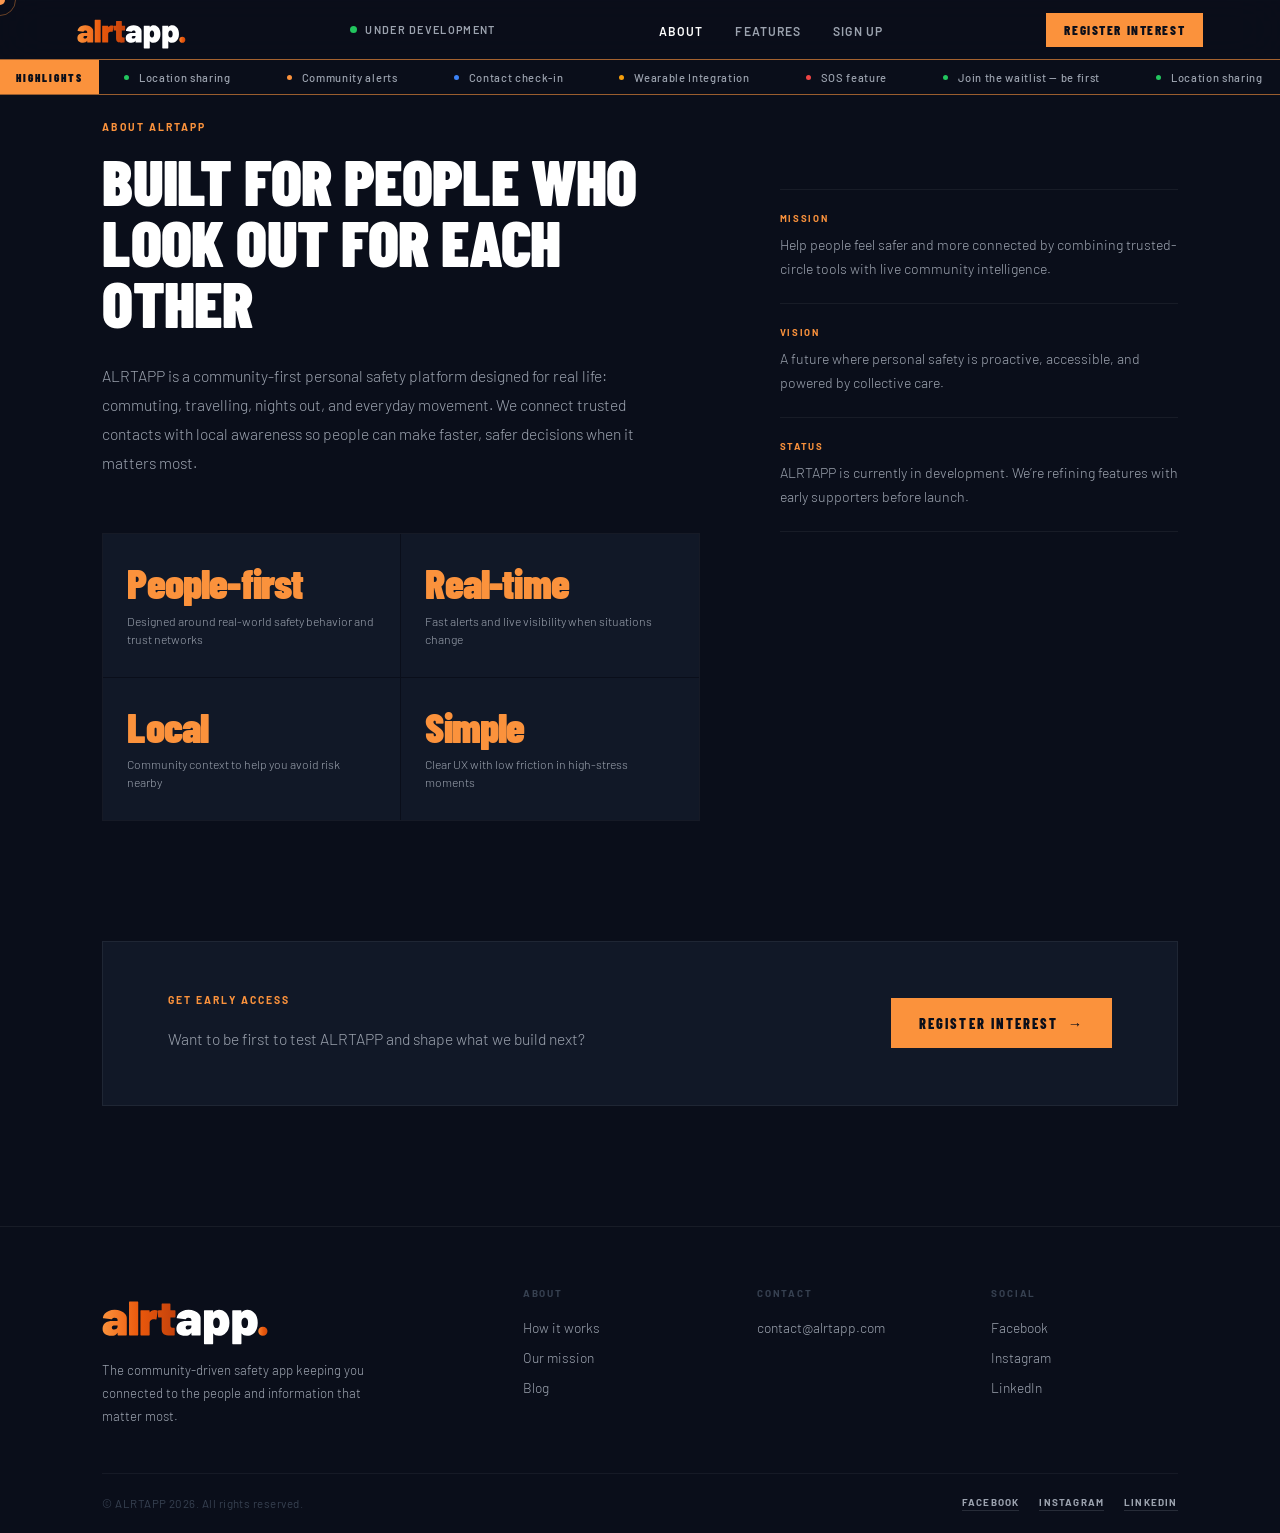
==== about.html @ ac8aebf2 "about page creation" ====
<!DOCTYPE html>
<html lang="en">
<head>
  <meta charset="UTF-8">
  <meta name="viewport" content="width=device-width, initial-scale=1.0">
  <title>About — ALRTAPP</title>
  <link rel="icon" type="image/svg+xml" href="Images/header_icon.svg">
  <link href="https://fonts.googleapis.com/css2?family=Barlow+Condensed:wght@400;500;600;700;800;900&family=Barlow:wght@300;400;500;600&display=swap" rel="stylesheet">
  <link rel="stylesheet" href="styles.css">
</head>
<body>

<div id="cursor"></div>
<div id="cursor-ring"></div>

<!-- NAV -->
<nav>
  <a href="index.html" style="display:flex;align-items:center;text-decoration:none;">
    <img src="Images/alrt_app_orange.svg" alt="ALRT logo" class="logo-nav" />
  </a>
  <div class="nav-status"><div class="nav-status-dot"></div>Under Development</div>
  <ul class="nav-links">
    <li><a href="about.html" class="is-active">About</a></li>
    <li><a href="index.html#features">Features</a></li>
    <li><a href="index.html#sign-up">Sign Up</a></li>
  </ul>
  <button class="nav-cta" onclick="window.location.href='index.html#sign-up'">Register Interest</button>
  <button class="nav-hamburger" id="hamburger" aria-label="Open menu">
    <span></span><span></span><span></span>
  </button>
</nav>

<!-- MOBILE MENU DRAWER -->
<div class="mobile-menu" id="mobileMenu">
  <a href="about.html" class="is-active" onclick="closeMobileMenu()">About</a>
  <a href="index.html#features" onclick="closeMobileMenu()">Features</a>
  <a href="index.html#sign-up" onclick="closeMobileMenu()">Sign Up</a>
  <button class="mobile-cta" onclick="closeMobileMenu(); window.location.href='index.html#sign-up'">Register Interest →</button>
</div>

<!-- TICKER -->
<div class="ticker">
  <div class="ticker-label">Highlights</div>
  <div class="ticker-track">
    <div class="ticker-inner">
      <div class="ticker-item"><span class="t-dot" style="background:var(--safe)"></span>Location sharing</div>
      <div class="ticker-item"><span class="t-dot" style="background:var(--orange)"></span>Community alerts</div>
      <div class="ticker-item"><span class="t-dot" style="background:var(--blue)"></span>Contact check-in</div>
      <div class="ticker-item"><span class="t-dot" style="background:var(--caution)"></span>Wearable Integration</div>
      <div class="ticker-item"><span class="t-dot" style="background:var(--danger)"></span>SOS feature</div>
      <div class="ticker-item"><span class="t-dot" style="background:var(--safe)"></span>Join the waitlist — be first</div>
    </div>
  </div>
</div>

<!-- ABOUT PAGE CONTENT -->
<section id="about">
  <div class="sr">
    <div class="section-num">About ALRTAPP</div>
    <h2>Built for people who
      <br>look out for each other</h2>
    <p class="about-body">ALRTAPP is a community-first personal safety platform designed for real life: commuting, travelling, nights out, and everyday movement. We connect trusted contacts with local awareness so people can make faster, safer decisions when it matters most.</p>
    <div class="about-stats">
      <div class="astat">
        <div class="astat-num">People-first</div>
        <div class="astat-label">Designed around real-world safety behavior and trust networks</div>
      </div>
      <div class="astat">
        <div class="astat-num">Real-time</div>
        <div class="astat-label">Fast alerts and live visibility when situations change</div>
      </div>
      <div class="astat">
        <div class="astat-num">Local</div>
        <div class="astat-label">Community context to help you avoid risk nearby</div>
      </div>
      <div class="astat">
        <div class="astat-num">Simple</div>
        <div class="astat-label">Clear UX with low friction in high-stress moments</div>
      </div>
    </div>
  </div>
  <div class="about-aside sr">
    <div class="aside-block">
      <div class="aside-tag">Mission</div>
      <div class="aside-text">Help people feel safer and more connected by combining trusted-circle tools with live community intelligence.</div>
    </div>
    <div class="aside-block">
      <div class="aside-tag">Vision</div>
      <div class="aside-text">A future where personal safety is proactive, accessible, and powered by collective care.</div>
    </div>
    <div class="aside-block">
      <div class="aside-tag">Status</div>
      <div class="aside-text">ALRTAPP is currently in development. We’re refining features with early supporters before launch.</div>
    </div>
  </div>
</section>

<section id="sign-up" style="padding-top:0;">
  <div class="sr" style="border:1px solid rgba(255,255,255,0.06); padding:52px 6%; background:var(--charcoal); display:flex; align-items:center; justify-content:space-between; gap:20px; flex-wrap:wrap;">
    <div>
      <div class="section-num">Get Early Access</div>
      <p class="about-body" style="margin-top:8px; max-width:620px;">Want to be first to test ALRTAPP and shape what we build next?</p>
    </div>
    <button class="cta-main" onclick="window.location.href='index.html#sign-up'">Register Interest <span class="cta-arrow">→</span></button>
  </div>
</section>

<!-- FOOTER -->
<footer>
  <div class="footer-top">
    <div>
      <img src="Images/alrt_app_orange.svg" alt="ALRT logo" class="logo-footer" />
      <p class="footer-mission">The community-driven safety app keeping you connected to the people and information that matter most.</p>
    </div>
    <div class="footer-col">
      <h4>About</h4>
      <ul>
        <li><a href="about.html">How it works</a></li>
        <li><a href="about.html">Our mission</a></li>
        <li><a href="#">Blog</a></li>
      </ul>
    </div>
    <div class="footer-col">
      <h4>Contact</h4>
      <ul>
        <li><a href="mailto:contact@alrtapp.com">contact@alrtapp.com</a></li>
      </ul>
    </div>
    <div class="footer-col">
      <h4>Social</h4>
      <ul>
        <li><a href="#">Facebook</a></li>
        <li><a href="#">Instagram</a></li>
        <li><a href="#">LinkedIn</a></li>
      </ul>
    </div>
  </div>
  <div class="footer-bottom">
    <span class="footer-copy">© ALRTAPP <span id="footerYear"></span>. All rights reserved.</span>
    <div class="footer-socials">
      <a class="soc" href="#">Facebook</a>
      <a class="soc" href="#">Instagram</a>
      <a class="soc" href="#">LinkedIn</a>
    </div>
  </div>
</footer>

<script src="app.js"></script>
</body>
</html>
---- styles.css ----
*, *::before, *::after { box-sizing: border-box; margin: 0; padding: 0; }

:root {
  --orange:       #FB923C;
  --orange-deep:  #EA580C;
  --orange-burnt: #C2410C;
  --orange-soft:  #FED7AA;
  --blue:         #3B82F6;
  --danger:       #EF4444;
  --safe:         #22C55E;
  --caution:      #F59E0B;
  --night:        #0A0E1A;
  --charcoal:     #111827;
  --slate:        #374151;
  --mist:         #9CA3AF;
  --white:        #FFFFFF;
}

html { scroll-behavior: smooth; }

body {
  font-family: 'Barlow', sans-serif;
  background: var(--night);
  color: var(--white);
  overflow-x: hidden;
  cursor: none;
}

/* ── CUSTOM CURSOR ── */
#cursor {
  width: 10px; height: 10px;
  background: var(--orange);
  border-radius: 50%;
  position: fixed; pointer-events: none;
  z-index: 9999;
  transform: translate(-50%, -50%);
  transition: width 0.2s, height 0.2s;
  mix-blend-mode: screen;
}
#cursor-ring {
  width: 32px; height: 32px;
  border: 1px solid rgba(251,146,60,0.4);
  border-radius: 50%;
  position: fixed; pointer-events: none;
  z-index: 9998;
  transform: translate(-50%, -50%);
  transition: width 0.2s, height 0.2s;
}

/* ── NAV ── */
nav {
  position: fixed; top: 0; left: 0; right: 0; z-index: 500;
  display: flex; align-items: center; justify-content: space-between;
  padding: 0 6%;
  height: 60px;
  border-bottom: 1px solid rgba(251,146,60,0.1);
}
nav::before {
  content: '';
  position: absolute; inset: 0;
  background: rgba(10,14,26,0.9);
  backdrop-filter: blur(24px);
  z-index: -1;
}

nav > a { flex-shrink: 0; }

.logo-nav {
  display: block;
  width: clamp(84px, 9vw, 110px);
  height: auto;
}

.nav-status {
  display: flex; align-items: center; gap: 8px;
  font-size: 0.68rem; font-weight: 600; letter-spacing: 0.12em;
  text-transform: uppercase; color: var(--mist);
}
.nav-status-dot {
  width: 7px; height: 7px; border-radius: 50%;
  background: var(--safe);
  box-shadow: 0 0 0 0 rgba(34,197,94,0.5);
  animation: sonar 2.5s infinite;
}
@keyframes sonar {
  0%   { box-shadow: 0 0 0 0 rgba(34,197,94,0.5); }
  70%  { box-shadow: 0 0 0 8px rgba(34,197,94,0); }
  100% { box-shadow: 0 0 0 0 rgba(34,197,94,0); }
}

.nav-links {
  display: flex; gap: 32px; list-style: none; align-items: center;
}
.nav-links a {
  font-size: 0.76rem; font-weight: 600; letter-spacing: 0.09em;
  text-transform: uppercase; color: var(--mist);
  text-decoration: none; transition: color 0.15s;
}
.nav-links a:hover { color: var(--white); }
.nav-links a.is-active { color: var(--white); }

.nav-cta {
  height: 34px; padding: 0 18px;
  background: var(--orange);
  color: var(--night); border: none;
  font-family: 'Barlow Condensed', sans-serif;
  font-size: 0.82rem; font-weight: 800; letter-spacing: 0.12em;
  text-transform: uppercase; cursor: none;
  transition: background 0.15s;
}
.nav-cta:hover { background: var(--orange-soft); }

/* ── HAMBURGER ── */
.nav-hamburger {
  display: none;
  flex-direction: column; justify-content: center; align-items: center;
  gap: 5px;
  width: 40px; height: 40px;
  background: none; border: 1px solid rgba(255,255,255,0.1);
  cursor: pointer; padding: 0; flex-shrink: 0;
}
.nav-hamburger span {
  display: block; width: 20px; height: 1.5px;
  background: var(--white);
  transition: transform 0.25s, opacity 0.25s;
  transform-origin: center;
}
.nav-hamburger.open span:nth-child(1) { transform: translateY(6.5px) rotate(45deg); }
.nav-hamburger.open span:nth-child(2) { opacity: 0; }
.nav-hamburger.open span:nth-child(3) { transform: translateY(-6.5px) rotate(-45deg); }

/* ── MOBILE MENU DRAWER ── */
.mobile-menu {
  display: none;
  position: fixed; top: 96px; left: 0; right: 0; bottom: 0;
  background: rgba(10,14,26,0.98);
  backdrop-filter: blur(24px);
  z-index: 498;
  flex-direction: column;
  padding: 40px 8%;
  border-top: 1px solid rgba(251,146,60,0.1);
  overflow-y: auto;
}
.mobile-menu.open { display: flex; }
.mobile-menu a {
  display: block;
  font-family: 'Barlow Condensed', sans-serif;
  font-size: 2.8rem; font-weight: 900;
  text-transform: uppercase; letter-spacing: 0.02em;
  color: var(--white); text-decoration: none;
  border-bottom: 1px solid rgba(255,255,255,0.06);
  padding: 20px 0;
  transition: color 0.15s;
}
.mobile-menu a:hover { color: var(--orange); }
.mobile-menu a.is-active { color: var(--orange); }
.mobile-menu .mobile-cta {
  margin-top: 32px;
  background: var(--orange); color: var(--night); border: none;
  padding: 16px 32px;
  font-family: 'Barlow Condensed', sans-serif;
  font-size: 1rem; font-weight: 800; letter-spacing: 0.14em;
  text-transform: uppercase; cursor: pointer; align-self: flex-start;
  transition: background 0.15s;
}
.mobile-menu .mobile-cta:hover { background: var(--orange-soft); }

/* ── TICKER ── */
.ticker {
  position: fixed; top: 59px; left: 0; right: 0; z-index: 499;
  border-top: 1px solid rgba(251,146,60,0.6);
  border-bottom: 1px solid rgba(251,146,60,0.6);
  background: rgba(10,14,26,1);
  height: 36px; overflow: hidden;
  display: flex; align-items: center;
}
.ticker-label {
  flex-shrink: 0;
  background: var(--orange);
  color: var(--night);
  height: 100%; padding: 0 16px;
  display: flex; align-items: center;
  font-family: 'Barlow Condensed', sans-serif;
  font-size: 0.7rem; font-weight: 900; letter-spacing: 0.18em;
  text-transform: uppercase;
}
.ticker-track { flex: 1; overflow: hidden; }
.ticker-inner {
  display: flex; width: max-content;
  transform: translate3d(0, 0, 0);
  will-change: transform;
}
.ticker-item {
  display: flex; align-items: center; gap: 10px;
  padding: 0 28px; white-space: nowrap;
  font-size: 0.7rem; font-weight: 500; letter-spacing: 0.06em;
  color: var(--mist);
}
.t-dot { width: 5px; height: 5px; border-radius: 50%; flex-shrink: 0; }
.t-sep { color: rgba(156,163,175,0.25); }

/* ── HERO ── */
#home {
  min-height: 100vh;
  display: grid; grid-template-columns: 1fr 1fr;
  padding-top: 96px;
  position: relative; overflow: hidden;
}
#home::after {
  content: '';
  position: absolute; inset: 0;
  background: repeating-linear-gradient(
    0deg, transparent, transparent 3px,
    rgba(251,146,60,0.012) 3px, rgba(251,146,60,0.012) 4px
  );
  pointer-events: none; z-index: 0;
}

.hero-left {
  display: flex; flex-direction: column; justify-content: center;
  padding: 80px 6% 80px 8%;
  position: relative; z-index: 1;
  border-right: 1px solid rgba(251,146,60,0.07);
}

.hero-tag {
  display: inline-flex; align-items: center; gap: 10px;
  margin-bottom: 36px;
  font-size: 0.66rem; letter-spacing: 0.18em;
  text-transform: uppercase; font-weight: 600; color: var(--orange);
}
.hero-tag::before { content: ''; width: 24px; height: 1px; background: var(--orange); }

h1 {
  font-family: 'Barlow Condensed', sans-serif;
  font-size: clamp(4rem, 8vw, 7.5rem);
  font-weight: 900; line-height: 0.93;
  letter-spacing: -0.01em; text-transform: uppercase;
}
h1 .line-ghost {
  display: block;
  -webkit-text-stroke: 1.2px rgba(251,146,60,0.5);
  color: transparent;
}
h1 .line-solid { display: block; color: var(--white); }
h1 .line-orange { display: block; color: var(--orange); }

.hero-desc {
  margin-top: 32px;
  font-size: 0.98rem; font-weight: 300; line-height: 1.8; color: var(--mist);
  max-width: 400px;
  border-left: 2px solid rgba(251,146,60,0.3);
  padding-left: 16px;
}

.hero-ctas { display: flex; gap: 0; margin-top: 48px; }

.cta-main {
  background: var(--orange); color: var(--night); border: none;
  padding: 0 28px; height: 50px;
  font-family: 'Barlow Condensed', sans-serif;
  font-size: 0.9rem; font-weight: 800; letter-spacing: 0.14em;
  text-transform: uppercase; cursor: none;
  transition: background 0.15s;
  display: flex; align-items: center; gap: 10px;
}
.cta-main:hover { background: var(--orange-soft); }
.cta-arrow { transition: transform 0.2s; }
.cta-main:hover .cta-arrow { transform: translateX(4px); }

.cta-sec {
  background: transparent; color: var(--mist);
  border: 1px solid rgba(156,163,175,0.2); border-left: none;
  padding: 0 22px; height: 50px;
  font-family: 'Barlow Condensed', sans-serif;
  font-size: 0.85rem; font-weight: 700; letter-spacing: 0.12em;
  text-transform: uppercase; cursor: none;
  transition: color 0.15s, border-color 0.15s;
}
.cta-sec:hover { color: var(--white); border-color: rgba(255,255,255,0.25); }

/* ── OPS PANEL ── */
.hero-right {
  position: relative; z-index: 1;
  display: flex; align-items: stretch; overflow: hidden;
}
.ops-panel {
  flex: 1; background: rgba(17,24,39,0.5);
  display: flex; flex-direction: column;
}
.ops-header {
  display: flex; align-items: center; justify-content: space-between;
  padding: 14px 24px;
  border-bottom: 1px solid rgba(251,146,60,0.1);
  flex-shrink: 0;
}
.ops-header-label {
  font-size: 0.63rem; font-weight: 700; letter-spacing: 0.18em;
  text-transform: uppercase; color: var(--orange);
}
.ops-time {
  font-family: 'Barlow Condensed', sans-serif;
  font-size: 1.05rem; font-weight: 700; letter-spacing: 0.08em;
  font-variant-numeric: tabular-nums;
}

.ops-map {
  flex: 1; position: relative; overflow: hidden;
  background: #0C111D; min-height: 280px;
}
.ops-map::before {
  content: '';
  position: absolute; inset: 0;
  background-image:
    linear-gradient(rgba(59,130,246,0.07) 1px, transparent 1px),
    linear-gradient(90deg, rgba(59,130,246,0.07) 1px, transparent 1px);
  background-size: 40px 40px;
}
.map-road { position: absolute; background: rgba(59,130,246,0.1); }
.map-road.h { height: 1px; width: 100%; top: 46%; }
.map-road.v { width: 1px; height: 100%; left: 40%; }

.map-user {
  position: absolute; top: 45%; left: 39%;
  transform: translate(-50%, -50%);
}
.pulse-ring {
  position: absolute; border-radius: 50%;
  border: 1px solid rgba(251,146,60,0.4);
  top: 50%; left: 50%;
  transform: translate(-50%, -50%);
  animation: expand 3s infinite;
}
.pulse-ring:nth-child(2) { animation-delay: 1s; }
.pulse-ring:nth-child(3) { animation-delay: 2s; }
@keyframes expand {
  0%   { width: 10px; height: 10px; opacity: 0.9; }
  100% { width: 90px; height: 90px; opacity: 0; }
}
.user-dot {
  width: 11px; height: 11px; border-radius: 50%;
  background: var(--orange);
  box-shadow: 0 0 14px var(--orange);
  position: relative; z-index: 2;
}

.map-pin {
  position: absolute;
  display: flex; flex-direction: column; align-items: center; gap: 3px;
}
.pin-dot { width: 7px; height: 7px; border-radius: 50%; }
.pin-line { width: 1px; height: 14px; background: currentColor; opacity: 0.35; }
.pin-label {
  font-size: 0.55rem; font-weight: 700; letter-spacing: 0.08em;
  text-transform: uppercase; white-space: nowrap;
}

.map-alert {
  position: absolute;
  background: rgba(239,68,68,0.1);
  border: 1px solid rgba(239,68,68,0.25);
  padding: 4px 8px;
  font-size: 0.58rem; font-weight: 700; letter-spacing: 0.1em;
  text-transform: uppercase; color: #FCA5A5;
  display: flex; align-items: center; gap: 5px;
  animation: blink 2s infinite;
}
.map-alert::before {
  content: ''; width: 5px; height: 5px; border-radius: 50%;
  background: var(--danger); animation: blink 1s infinite;
}
@keyframes blink { 0%,100%{opacity:1} 50%{opacity:0.4} }

.ops-feed { border-top: 1px solid rgba(251,146,60,0.1); flex-shrink: 0; }
.feed-header {
  padding: 9px 24px;
  font-size: 0.6rem; font-weight: 700; letter-spacing: 0.18em;
  text-transform: uppercase; color: var(--slate);
  border-bottom: 1px solid rgba(255,255,255,0.04);
  display: flex; align-items: center; justify-content: space-between;
}
.feed-live {
  display: flex; align-items: center; gap: 5px;
  font-size: 0.58rem; color: var(--danger);
}
.feed-live::before {
  content: ''; width: 5px; height: 5px; border-radius: 50%;
  background: var(--danger); animation: blink 1.2s infinite;
}

.feed-item {
  display: flex; align-items: center; gap: 14px;
  padding: 10px 24px;
  border-bottom: 1px solid rgba(255,255,255,0.03);
  transition: background 0.15s;
}
.feed-item:hover { background: rgba(255,255,255,0.02); }
.feed-item:last-child { border-bottom: none; }
.feed-type { width: 6px; height: 6px; border-radius: 50%; flex-shrink: 0; }
.feed-text { flex: 1; font-size: 0.76rem; font-weight: 300; color: var(--mist); line-height: 1.4; }
.feed-text strong { color: var(--white); font-weight: 600; }
.feed-time { font-size: 0.63rem; color: var(--slate); font-variant-numeric: tabular-nums; flex-shrink: 0; }

/* ── ABOUT ── */
#about {
  padding: 120px 8%;
  display: grid; grid-template-columns: 3fr 2fr;
  gap: 80px; align-items: start;
  border-top: 1px solid rgba(255,255,255,0.05);
}
.section-num {
  font-size: 0.65rem; font-weight: 700; letter-spacing: 0.2em;
  text-transform: uppercase; color: var(--orange); margin-bottom: 18px;
}
h2 {
  font-family: 'Barlow Condensed', sans-serif;
  font-size: clamp(2.4rem, 5vw, 4.2rem);
  font-weight: 900; line-height: 0.95;
  letter-spacing: -0.01em; text-transform: uppercase;
}
.about-body {
  margin-top: 28px; font-size: 0.98rem; font-weight: 300;
  line-height: 1.85; color: var(--mist); max-width: 540px;
}
.about-stats {
  display: grid; grid-template-columns: 1fr 1fr;
  gap: 1px; margin-top: 56px;
  border: 1px solid rgba(255,255,255,0.05);
}
.astat { padding: 28px 24px; background: var(--charcoal); }
.astat-num {
  font-family: 'Barlow Condensed', sans-serif;
  font-size: 2.6rem; font-weight: 900;
  color: var(--orange); line-height: 1; letter-spacing: -0.02em;
}
.astat-label { font-size: 0.76rem; font-weight: 300; color: var(--mist); margin-top: 8px; line-height: 1.5; }

.about-aside { padding-top: 68px; }
.aside-block { border-top: 1px solid rgba(255,255,255,0.06); padding: 22px 0; }
.aside-block:last-child { border-bottom: 1px solid rgba(255,255,255,0.06); }
.aside-tag {
  font-size: 0.6rem; font-weight: 700; letter-spacing: 0.18em;
  text-transform: uppercase; color: var(--orange); margin-bottom: 9px;
}
.aside-text { font-size: 0.88rem; font-weight: 300; color: var(--mist); line-height: 1.7; }

/* ── FEATURES ── */
#features { padding: 100px 8% 120px; border-top: 1px solid rgba(255,255,255,0.05); }
.features-intro {
  display: flex; justify-content: space-between; align-items: flex-end;
  margin-bottom: 52px;
}
.features-note { font-size: 0.8rem; color: var(--mist); max-width: 280px; line-height: 1.7; font-weight: 300; }

.features-table { width: 100%; border-collapse: collapse; border: 1px solid rgba(255,255,255,0.06); }
.features-table tbody tr {
  border-bottom: 1px solid rgba(255,255,255,0.05);
  transition: background 0.15s;
}
.features-table tbody tr:hover { background: rgba(251,146,60,0.025); }
.features-table tbody tr.active { background: rgba(251,146,60,0.04); }
.features-table td { padding: 26px 30px; vertical-align: top; }

.ft-num {
  font-family: 'Barlow Condensed', sans-serif;
  font-size: 0.72rem; font-weight: 700; letter-spacing: 0.1em;
  color: var(--slate); width: 56px; padding-top: 28px;
}
.ft-name {
  font-family: 'Barlow Condensed', sans-serif;
  font-size: 1.55rem; font-weight: 900;
  letter-spacing: 0.02em; text-transform: uppercase;
  line-height: 1; width: 230px;
}
.ft-desc { font-size: 0.86rem; font-weight: 300; line-height: 1.75; color: var(--mist); padding-top: 4px; }
.ft-status { text-align: right; width: 110px; padding-top: 28px; }
.status-pill {
  display: inline-flex; align-items: center; gap: 5px;
  font-size: 0.6rem; font-weight: 700; letter-spacing: 0.12em;
  text-transform: uppercase; padding: 4px 10px; border: 1px solid;
}
.status-pill.live { color: var(--safe); border-color: rgba(34,197,94,0.3); background: rgba(34,197,94,0.06); }
.status-pill.live::before {
  content: ''; width: 5px; height: 5px; border-radius: 50%;
  background: var(--safe); animation: sonar 2s infinite;
}
.status-pill.soon { color: var(--mist); border-color: rgba(156,163,175,0.2); }

/* ── SIGN UP ── */
#sign-up { padding: 0 8% 120px; }
.signup-grid {
  display: grid; grid-template-columns: 1fr 1fr;
  border: 1px solid rgba(255,255,255,0.06);
}
.signup-left {
  padding: 68px 60px;
  background: var(--charcoal);
  border-right: 1px solid rgba(255,255,255,0.06);
  display: flex; flex-direction: column; justify-content: space-between;
}
.signup-headline {
  font-family: 'Barlow Condensed', sans-serif;
  font-size: clamp(2rem, 4vw, 3.6rem);
  font-weight: 900; text-transform: uppercase;
  line-height: 0.95; margin-top: 16px;
}
.signup-headline span { color: var(--orange); }
.signup-note { font-size: 0.82rem; font-weight: 300; color: var(--mist); line-height: 1.75; margin-top: 20px; max-width: 340px; }

.signup-left a,
.signup-left a:link,
.signup-left a:visited,
.signup-left a:active,
.signup-left a:focus {
  color: var(--mist);
  text-decoration: none;
}
.signup-left a:hover,
.signup-left a:focus-visible {
  color: var(--orange);
}

.signup-right { padding: 56px 52px; }

.field { border-bottom: 1px solid rgba(255,255,255,0.07); }
.field:first-of-type { border-top: 1px solid rgba(255,255,255,0.07); }
.field label {
  display: block; font-size: 0.6rem; font-weight: 700;
  letter-spacing: 0.16em; text-transform: uppercase; color: var(--slate);
  padding: 14px 0 5px;
}
.field input, .field select {
  display: block; width: 100%; background: transparent; border: none;
  color: var(--white); font-family: 'Barlow', sans-serif;
  font-size: 0.98rem; font-weight: 400; padding: 0 0 14px;
  outline: none; appearance: none; transition: color 0.15s;
}
.field input::placeholder { color: var(--slate); }
.field input:focus { color: var(--orange); }
.field select { color: var(--mist); cursor: none; }
.field select option { background: var(--charcoal); }

.consent-row {
  display: flex; align-items: flex-start; gap: 12px;
  margin: 26px 0;
  font-size: 0.78rem; font-weight: 300; color: var(--mist); line-height: 1.6;
}
.consent-row input { width: 15px; height: 15px; flex-shrink: 0; margin-top: 2px; accent-color: var(--orange); cursor: none; }
.consent-row a { color: var(--orange); }

.submit-row { display: flex; align-items: center; }
.submit-btn {
  background: var(--orange); color: var(--night); border: none;
  padding: 0 32px; height: 50px;
  font-family: 'Barlow Condensed', sans-serif;
  font-size: 0.88rem; font-weight: 800; letter-spacing: 0.14em;
  text-transform: uppercase; cursor: none; flex-shrink: 0;
  transition: background 0.15s;
}
.submit-btn:hover { background: var(--orange-soft); }
.submit-note { font-size: 0.7rem; color: var(--slate); line-height: 1.5; padding-left: 18px; }

/* ── FOOTER ── */
footer { border-top: 1px solid rgba(255,255,255,0.06); padding: 0 8%; }
.footer-top {
  display: grid; grid-template-columns: 2fr 1fr 1fr 1fr;
  gap: 48px; padding: 60px 0 44px;
  border-bottom: 1px solid rgba(255,255,255,0.05);
}
.footer-mission { font-size: 0.83rem; font-weight: 300; color: var(--mist); line-height: 1.75; margin-top: 14px; max-width: 270px; }
.logo-footer {
  display: block;
  width: 45%;
  height: auto;
}
.footer-col h4 {
  font-size: 0.62rem; font-weight: 700; letter-spacing: 0.18em;
  text-transform: uppercase; color: var(--slate); margin-bottom: 18px;
}
.footer-col ul { list-style: none; display: flex; flex-direction: column; gap: 11px; }
.footer-col a,
.footer-col a:link,
.footer-col a:visited,
.footer-col a:active,
.footer-col a:focus {
  font-size: 0.86rem;
  font-weight: 300;
  color: var(--mist);
  text-decoration: none;
  transition: color 0.15s;
}
.footer-col a:hover,
.footer-col a:focus-visible {
  text-decoration: none;
  color: var(--orange);
}

.footer-bottom {
  display: flex; align-items: center; justify-content: space-between;
  padding: 22px 0;
}
.footer-copy { font-size: 0.72rem; color: var(--slate); letter-spacing: 0.04em; }
.footer-socials { display: flex; gap: 20px; }
.soc {
  font-size: 0.62rem; font-weight: 700; letter-spacing: 0.12em;
  text-transform: uppercase; color: var(--mist);
  text-decoration: none;
  border-bottom: 1px solid rgba(156,163,175,0.2); padding-bottom: 2px;
  transition: color 0.15s, border-color 0.15s;
}
.soc:hover { color: var(--orange); border-color: var(--orange); }

/* ── SCROLL REVEAL ── */
.sr { opacity: 0; transform: translateY(16px); transition: opacity 0.65s ease, transform 0.65s ease; }
.sr.in { opacity: 1; transform: none; }

/* ── TABLET (≤960px) ── */
@media (max-width: 960px) {

  .nav-status{ display: none;}
  #home { grid-template-columns: 1fr; }
  .hero-left { padding: 60px 6% 48px; border-right: none; border-bottom: 1px solid rgba(251,146,60,0.07); }
  .hero-right { min-height: 400px; border-left: none; }

  #about { grid-template-columns: 1fr; gap: 48px; padding: 80px 6%; }
  .about-aside { padding-top: 0; }

  #features { padding: 80px 6% 80px; }
  .features-intro { flex-direction: column; gap: 16px; align-items: flex-start; }
  .features-note { max-width: 100%; }
  .ft-num { display: none; }
  .features-table td { padding: 22px 20px; }

  .signup-grid { grid-template-columns: 1fr; }
  .signup-left { border-right: none; border-bottom: 1px solid rgba(255,255,255,0.06); padding: 52px 48px; }
  .signup-right { padding: 48px; }
  #sign-up { padding: 0 6% 80px; }

  .footer-top { grid-template-columns: 1fr 1fr; gap: 36px; padding: 48px 0 36px; }
  footer { padding: 0 6%; }
}

/* ── MOBILE (≤640px) ── */
@media (max-width: 640px) {
  body { cursor: auto; }
  #cursor, #cursor-ring { display: none; }

  .nav-links, .nav-status, .nav-cta { display: none; }
  .nav-hamburger { display: flex; }
  nav { padding: 0 5%; height: 56px; }
  .logo-nav { width: 88px; }

  .ticker { top: 55px; }
  .mobile-menu { top: 92px; }

  #home { padding-top: 92px; }
  .hero-left { padding: 48px 5% 40px; }
  h1 { font-size: clamp(3rem, 12vw, 4rem); }
  .hero-desc { font-size: 0.92rem; margin-top: 24px; }
  .hero-tag { margin-bottom: 24px; }
  .hero-ctas { flex-direction: column; gap: 0; }
  .cta-main, .cta-sec { width: 100%; justify-content: center; }
  .cta-sec { border-left: 1px solid rgba(156,163,175,0.2); border-top: none; }
  .hero-right { min-height: 320px; }
  .ops-map { min-height: 200px; }
  .ops-header-label { font-size: 0.58rem; }

  #about { padding: 65px 5%; gap: 36px; }
  h2 { font-size: clamp(2rem, 9vw, 2.8rem); }
  .about-body { font-size: 0.92rem; }
  .about-stats { grid-template-columns: 1fr 1fr; }
  .astat { padding: 20px 16px; }
  .astat-num { font-size: 2rem; }

  #features { padding: 60px 5% 60px; }
  .features-intro { margin-bottom: 32px; }
  .ft-name { font-size: 1.1rem; width: auto; }
  .ft-desc { display: none; }
  .features-table td { padding: 18px 14px; }
  .ft-status { width: auto; }

  #sign-up { padding: 0 5% 60px; }
  .signup-left { padding: 40px 28px; }
  .signup-right { padding: 36px 28px; }
  .signup-headline { font-size: 2.2rem; }
  .submit-row { flex-direction: column; align-items: flex-start; gap: 12px; }
  .submit-btn { width: 100%; text-align: center; }
  .submit-note { padding-left: 0; }

  footer { padding: 0 5%; }
  .footer-top { grid-template-columns: 1fr; gap: 28px; padding: 40px 0 28px; }
  .footer-bottom { flex-direction: column; align-items: flex-start; gap: 16px; }
}
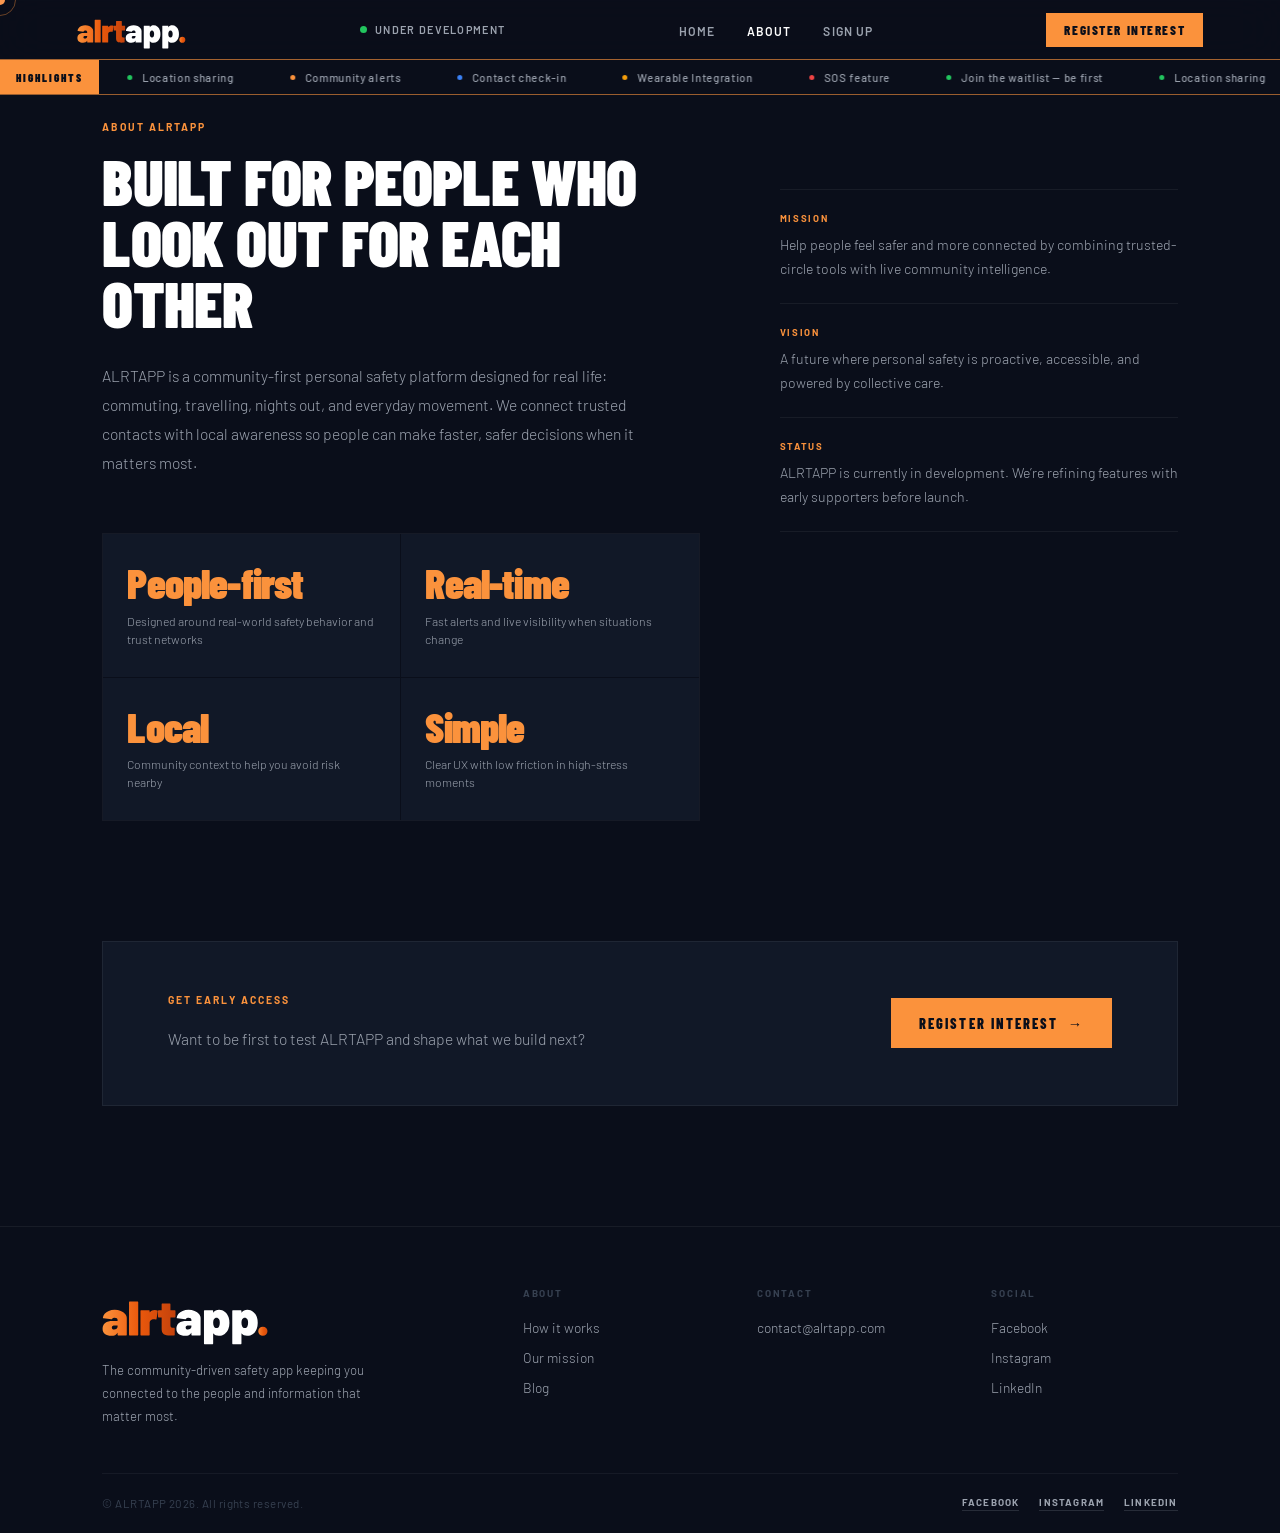
==== commit d1b04d54: "nav updates for proper routing" ====
--- a/about.html
+++ b/about.html
@@ -20,9 +20,9 @@
   </a>
   <div class="nav-status"><div class="nav-status-dot"></div>Under Development</div>
   <ul class="nav-links">
+    <li><a href="index.html">Home</a></li>
     <li><a href="about.html" class="is-active">About</a></li>
-    <li><a href="index.html#features">Features</a></li>
-    <li><a href="index.html#sign-up">Sign Up</a></li>
+    <li><a href="#signup">Sign Up</a></li>
   </ul>
   <button class="nav-cta" onclick="window.location.href='index.html#sign-up'">Register Interest</button>
   <button class="nav-hamburger" id="hamburger" aria-label="Open menu">
@@ -32,9 +32,9 @@
 
 <!-- MOBILE MENU DRAWER -->
 <div class="mobile-menu" id="mobileMenu">
+  <a href="index.html" onclick="closeMobileMenu()">Home</a>
   <a href="about.html" class="is-active" onclick="closeMobileMenu()">About</a>
-  <a href="index.html#features" onclick="closeMobileMenu()">Features</a>
-  <a href="index.html#sign-up" onclick="closeMobileMenu()">Sign Up</a>
+  <a href="#signup" onclick="closeMobileMenu()">Sign Up</a>
   <button class="mobile-cta" onclick="closeMobileMenu(); window.location.href='index.html#sign-up'">Register Interest →</button>
 </div>
 
@@ -95,6 +95,7 @@
   </div>
 </section>
 
+<div id="signup"></div>
 <section id="sign-up" style="padding-top:0;">
   <div class="sr" style="border:1px solid rgba(255,255,255,0.06); padding:52px 6%; background:var(--charcoal); display:flex; align-items:center; justify-content:space-between; gap:20px; flex-wrap:wrap;">
     <div>
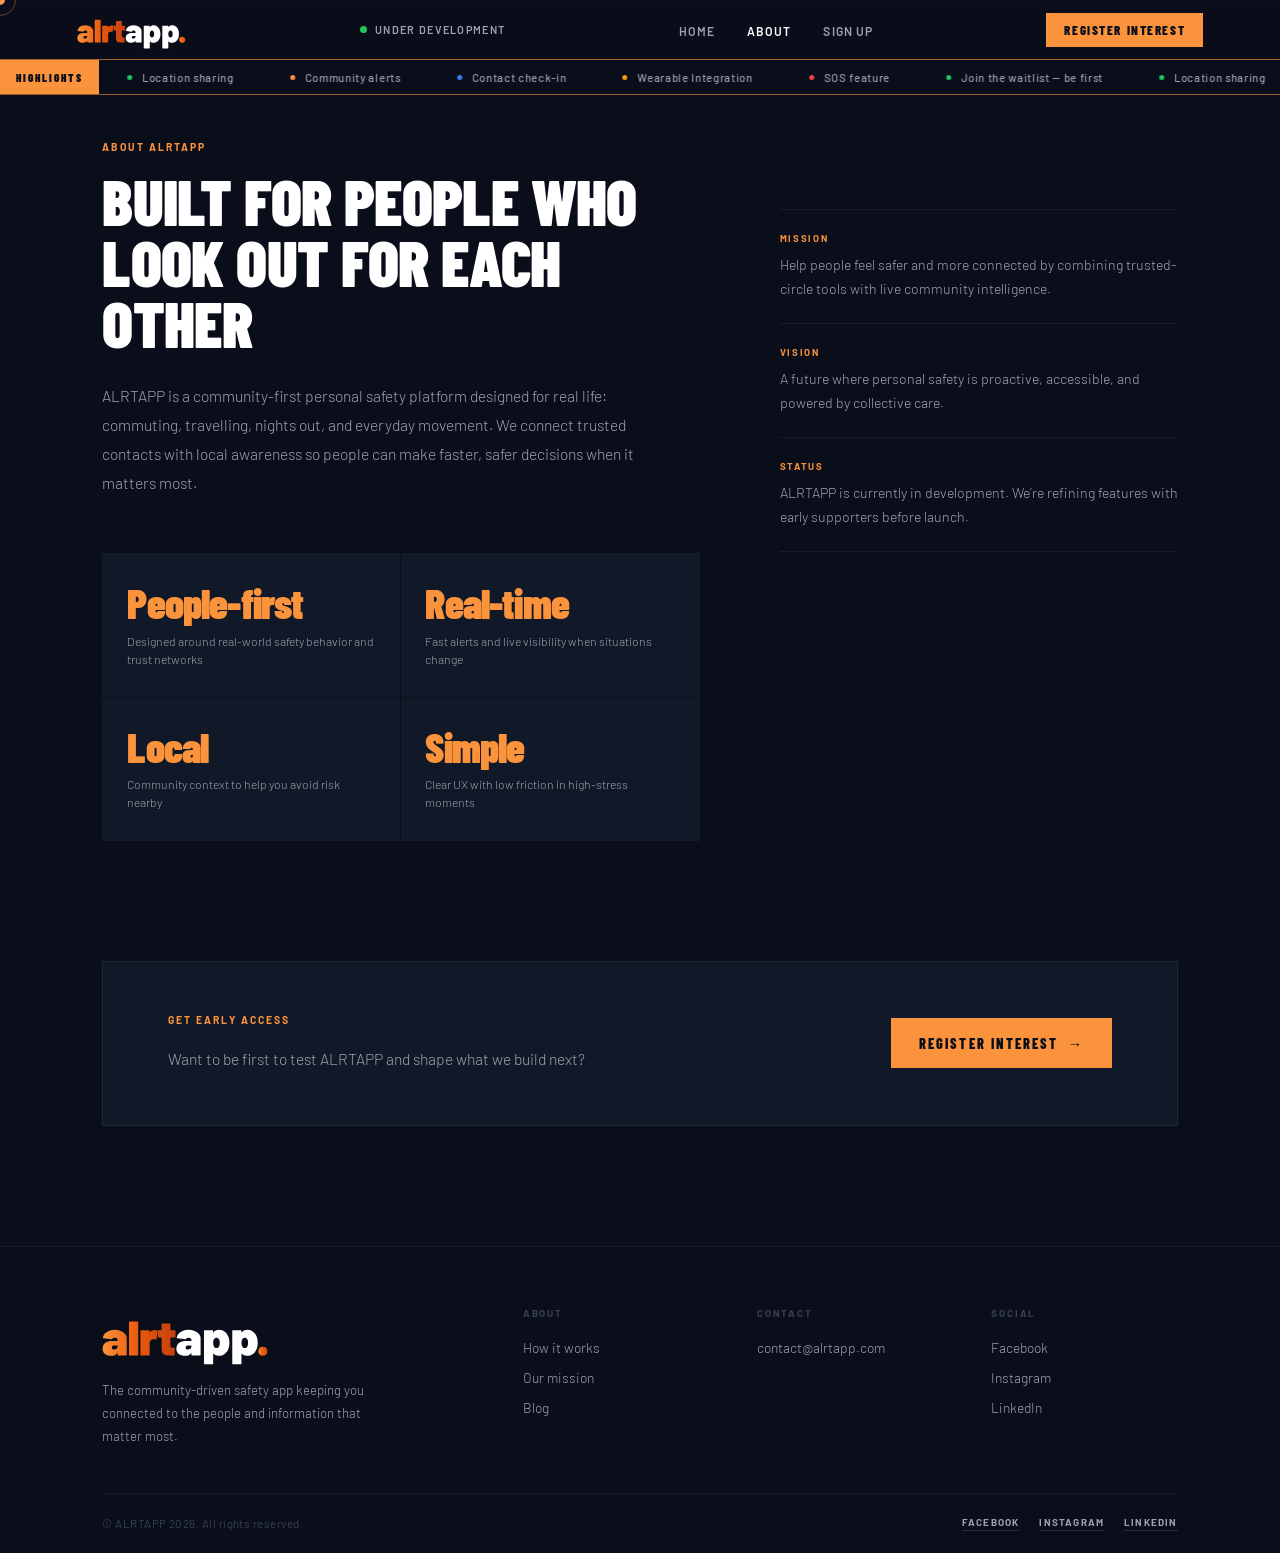
==== commit fda05c18: "Fixed responsive spacing on nav page" ====
--- a/about.html
+++ b/about.html
@@ -8,7 +8,7 @@
   <link href="https://fonts.googleapis.com/css2?family=Barlow+Condensed:wght@400;500;600;700;800;900&family=Barlow:wght@300;400;500;600&display=swap" rel="stylesheet">
   <link rel="stylesheet" href="styles.css">
 </head>
-<body>
+<body class="about-page">
 
 <div id="cursor"></div>
 <div id="cursor-ring"></div>
--- a/styles.css
+++ b/styles.css
@@ -408,6 +408,11 @@
   gap: 80px; align-items: start;
   border-top: 1px solid rgba(255,255,255,0.05);
 }
+
+/* About page starts with #about below fixed nav+ticker, so it needs extra top space. */
+body.about-page #about {
+  padding-top: 140px;
+}
 .section-num {
   font-size: 0.65rem; font-weight: 700; letter-spacing: 0.2em;
   text-transform: uppercase; color: var(--orange); margin-bottom: 18px;
@@ -651,7 +656,7 @@
   .logo-nav { width: 88px; }
 
   .ticker { top: 55px; }
-  .mobile-menu { top: 92px; }
+  .mobile-menu { top: 91px; }
 
   #home { padding-top: 92px; }
   .hero-left { padding: 48px 5% 40px; }
@@ -666,6 +671,7 @@
   .ops-header-label { font-size: 0.58rem; }
 
   #about { padding: 65px 5%; gap: 36px; }
+  body.about-page #about { padding-top: 110px; }
   h2 { font-size: clamp(2rem, 9vw, 2.8rem); }
   .about-body { font-size: 0.92rem; }
   .about-stats { grid-template-columns: 1fr 1fr; }
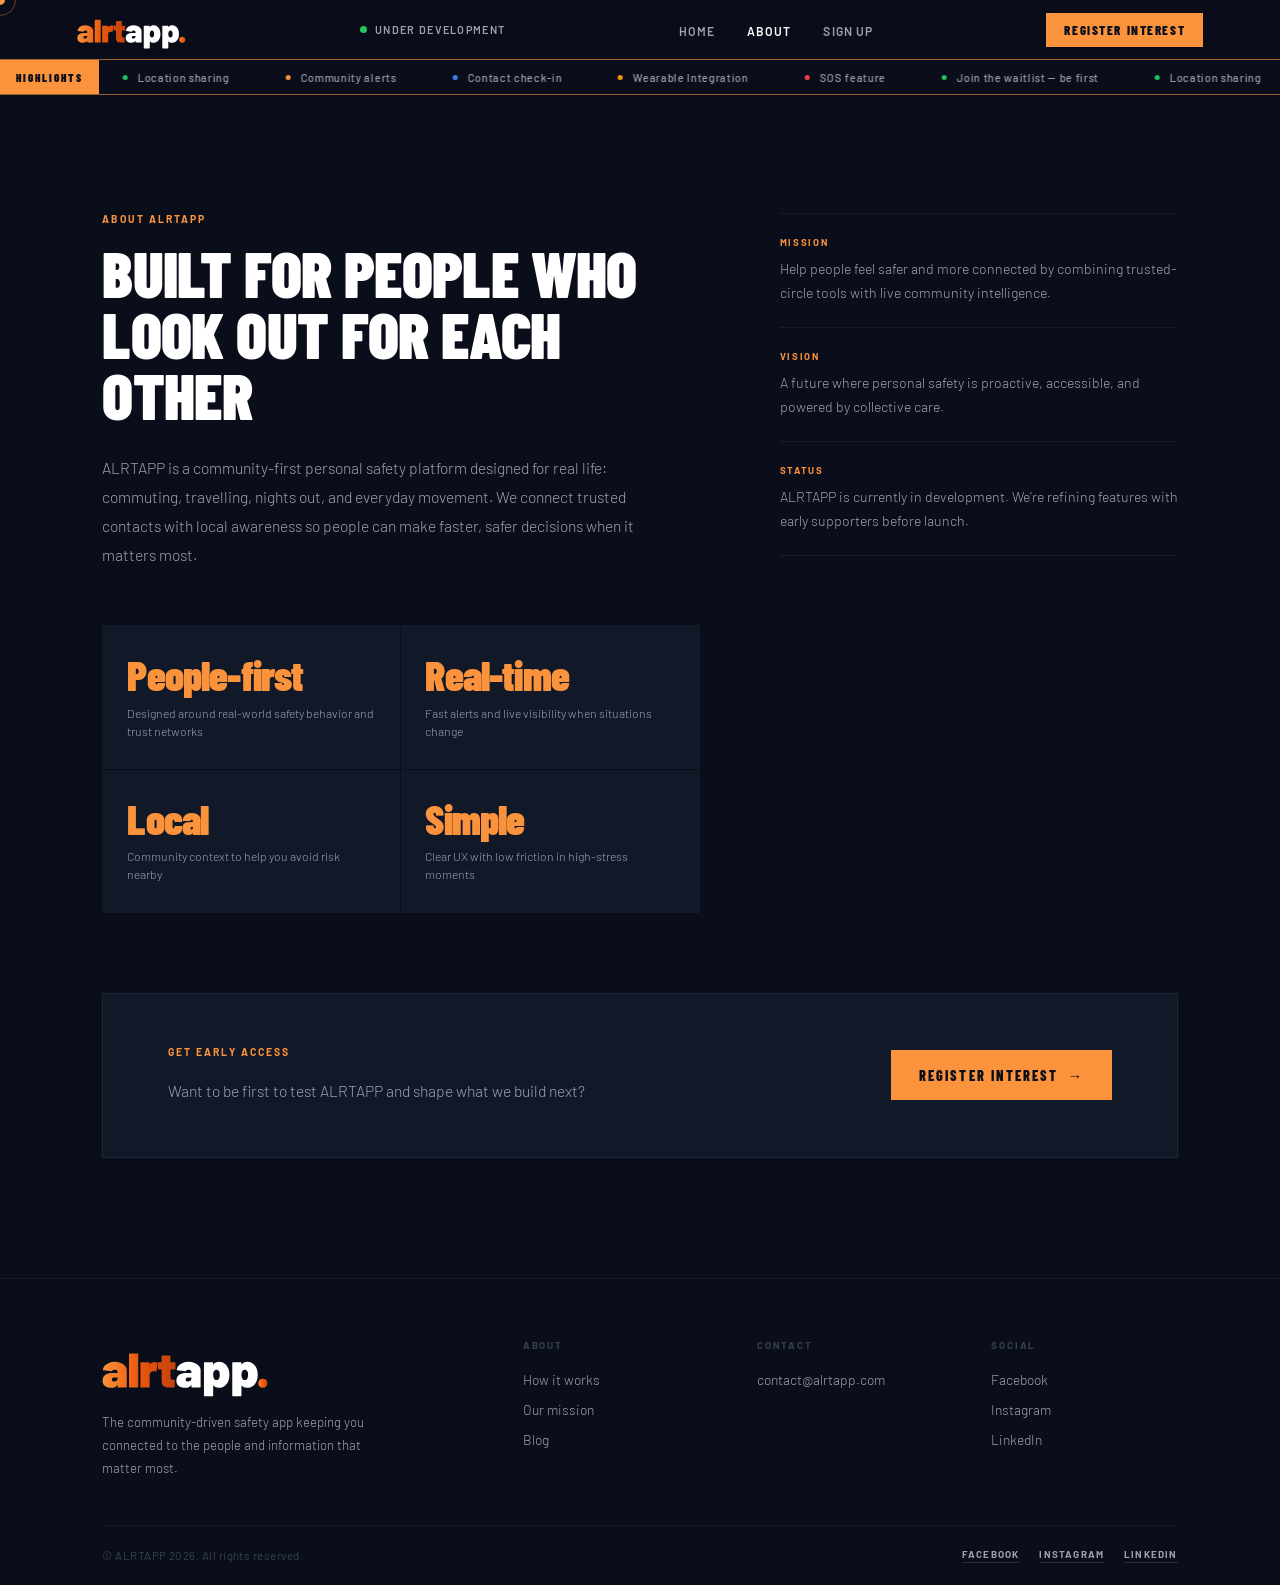
==== commit 9f0e56f2: "Responsive design alignment sync" ====
--- a/about.html
+++ b/about.html
@@ -96,11 +96,11 @@
 </section>
 
 <div id="signup"></div>
-<section id="sign-up" style="padding-top:0;">
-  <div class="sr" style="border:1px solid rgba(255,255,255,0.06); padding:52px 6%; background:var(--charcoal); display:flex; align-items:center; justify-content:space-between; gap:20px; flex-wrap:wrap;">
+<section id="sign-up">
+  <div class="sr signup-promo">
     <div>
       <div class="section-num">Get Early Access</div>
-      <p class="about-body" style="margin-top:8px; max-width:620px;">Want to be first to test ALRTAPP and shape what we build next?</p>
+      <p class="about-body signup-promo-copy">Want to be first to test ALRTAPP and shape what we build next?</p>
     </div>
     <button class="cta-main" onclick="window.location.href='index.html#sign-up'">Register Interest <span class="cta-arrow">→</span></button>
   </div>
--- a/styles.css
+++ b/styles.css
@@ -408,10 +408,15 @@
   gap: 80px; align-items: start;
   border-top: 1px solid rgba(255,255,255,0.05);
 }
-
-/* About page starts with #about below fixed nav+ticker, so it needs extra top space. */
-body.about-page #about {
-  padding-top: 140px;
+.about-page #about {
+  min-height: calc(100vh - 96px);
+  padding-top: 132px;
+  padding-bottom: 0;
+}
+.about-page #about > .sr,
+.about-page #about > .about-aside {
+  padding-top: 80px;
+  padding-bottom: 80px;
 }
 .section-num {
   font-size: 0.65rem; font-weight: 700; letter-spacing: 0.2em;
@@ -493,6 +498,20 @@
 
 /* ── SIGN UP ── */
 #sign-up { padding: 0 8% 120px; }
+.signup-promo {
+  border: 1px solid rgba(255,255,255,0.06);
+  padding: 52px 6%;
+  background: var(--charcoal);
+  display: flex;
+  align-items: center;
+  justify-content: space-between;
+  gap: 20px;
+  flex-wrap: wrap;
+}
+.signup-promo-copy {
+  margin-top: 8px;
+  max-width: 620px;
+}
 .signup-grid {
   display: grid; grid-template-columns: 1fr 1fr;
   border: 1px solid rgba(255,255,255,0.06);
@@ -628,6 +647,9 @@
   .hero-right { min-height: 400px; border-left: none; }
 
   #about { grid-template-columns: 1fr; gap: 48px; padding: 80px 6%; }
+  .about-page #about { min-height: auto; padding-top: 96px; padding-bottom: 0; }
+  .about-page #about > .sr,
+  .about-page #about > .about-aside { padding-top: 60px; padding-bottom: 48px; }
   .about-aside { padding-top: 0; }
 
   #features { padding: 80px 6% 80px; }
@@ -636,6 +658,7 @@
   .ft-num { display: none; }
   .features-table td { padding: 22px 20px; }
 
+  .signup-promo { padding: 44px 48px; }
   .signup-grid { grid-template-columns: 1fr; }
   .signup-left { border-right: none; border-bottom: 1px solid rgba(255,255,255,0.06); padding: 52px 48px; }
   .signup-right { padding: 48px; }
@@ -671,7 +694,9 @@
   .ops-header-label { font-size: 0.58rem; }
 
   #about { padding: 65px 5%; gap: 36px; }
-  body.about-page #about { padding-top: 110px; }
+  .about-page #about { padding-top: 92px; padding-bottom: 0; }
+  .about-page #about > .sr,
+  .about-page #about > .about-aside { padding-top: 48px; padding-bottom: 40px; }
   h2 { font-size: clamp(2rem, 9vw, 2.8rem); }
   .about-body { font-size: 0.92rem; }
   .about-stats { grid-template-columns: 1fr 1fr; }
@@ -686,6 +711,7 @@
   .ft-status { width: auto; }
 
   #sign-up { padding: 0 5% 60px; }
+  .signup-promo { padding: 34px 28px; }
   .signup-left { padding: 40px 28px; }
   .signup-right { padding: 36px 28px; }
   .signup-headline { font-size: 2.2rem; }
